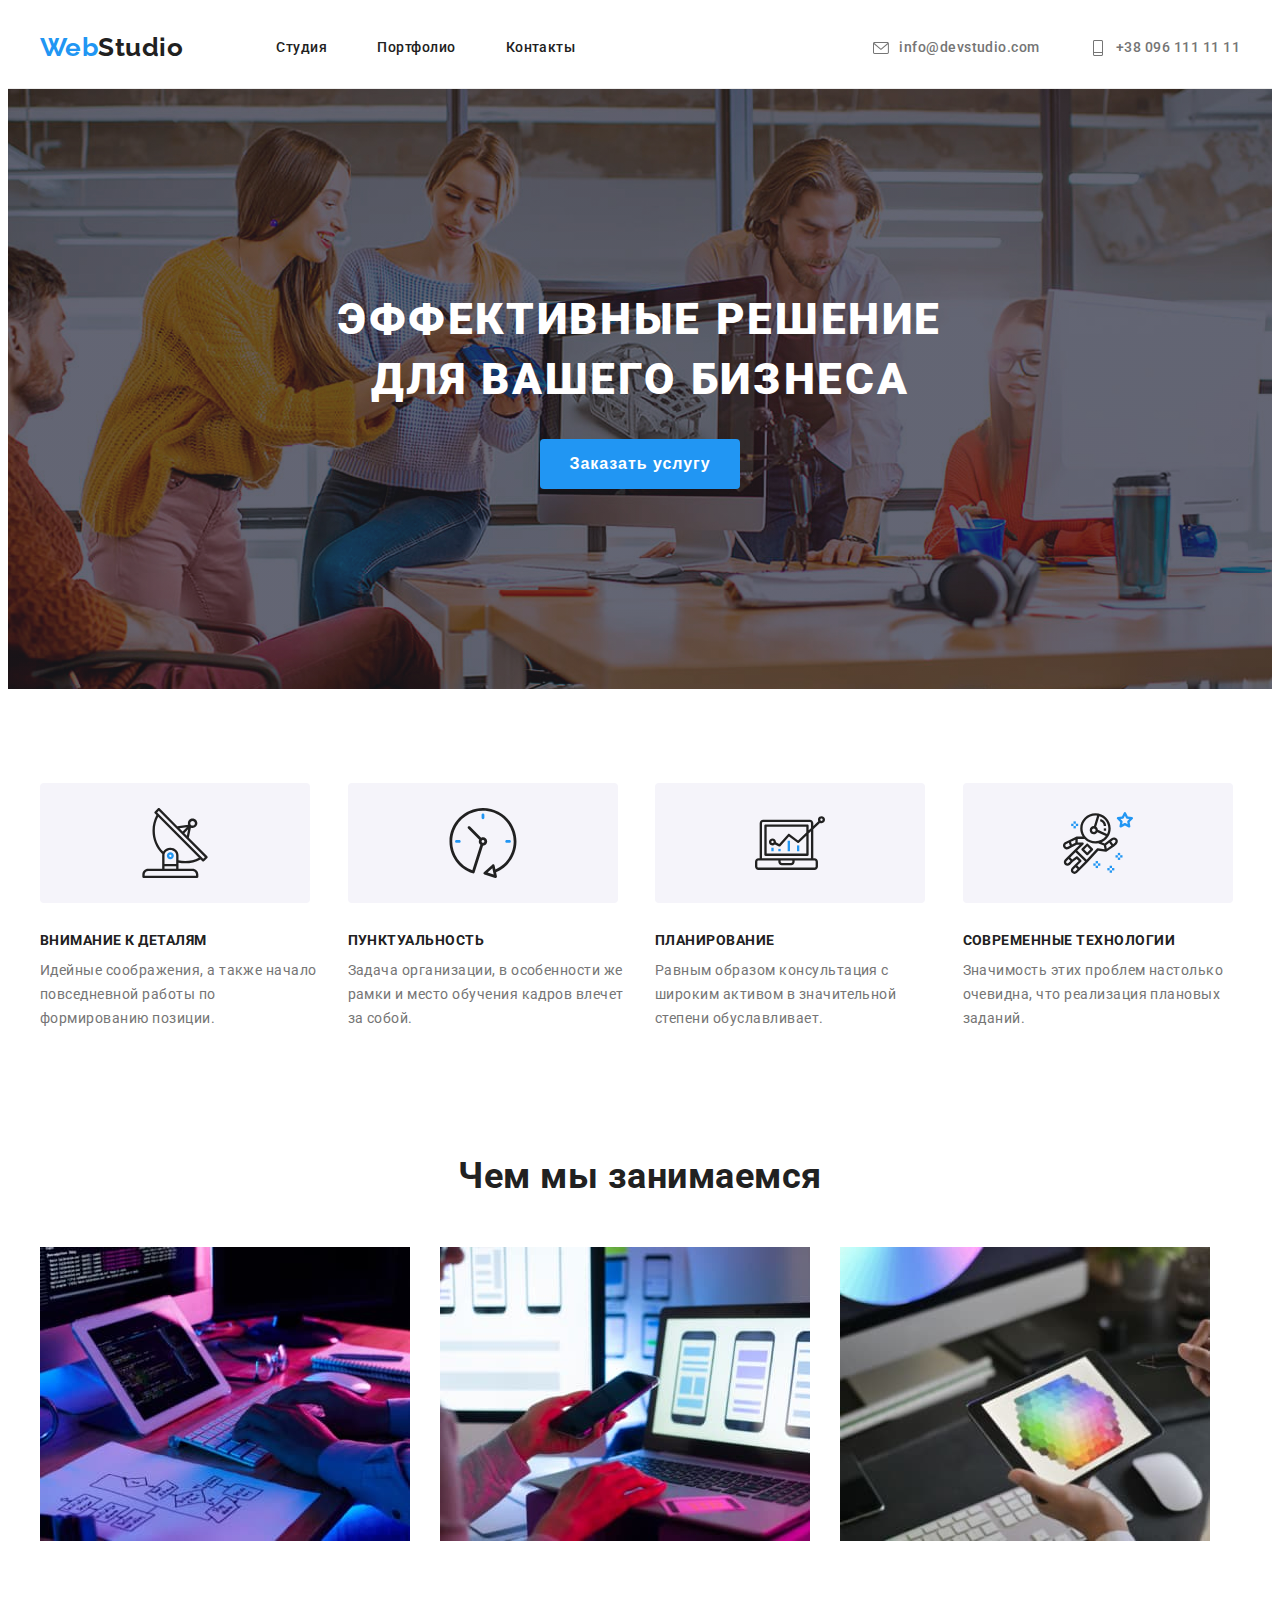
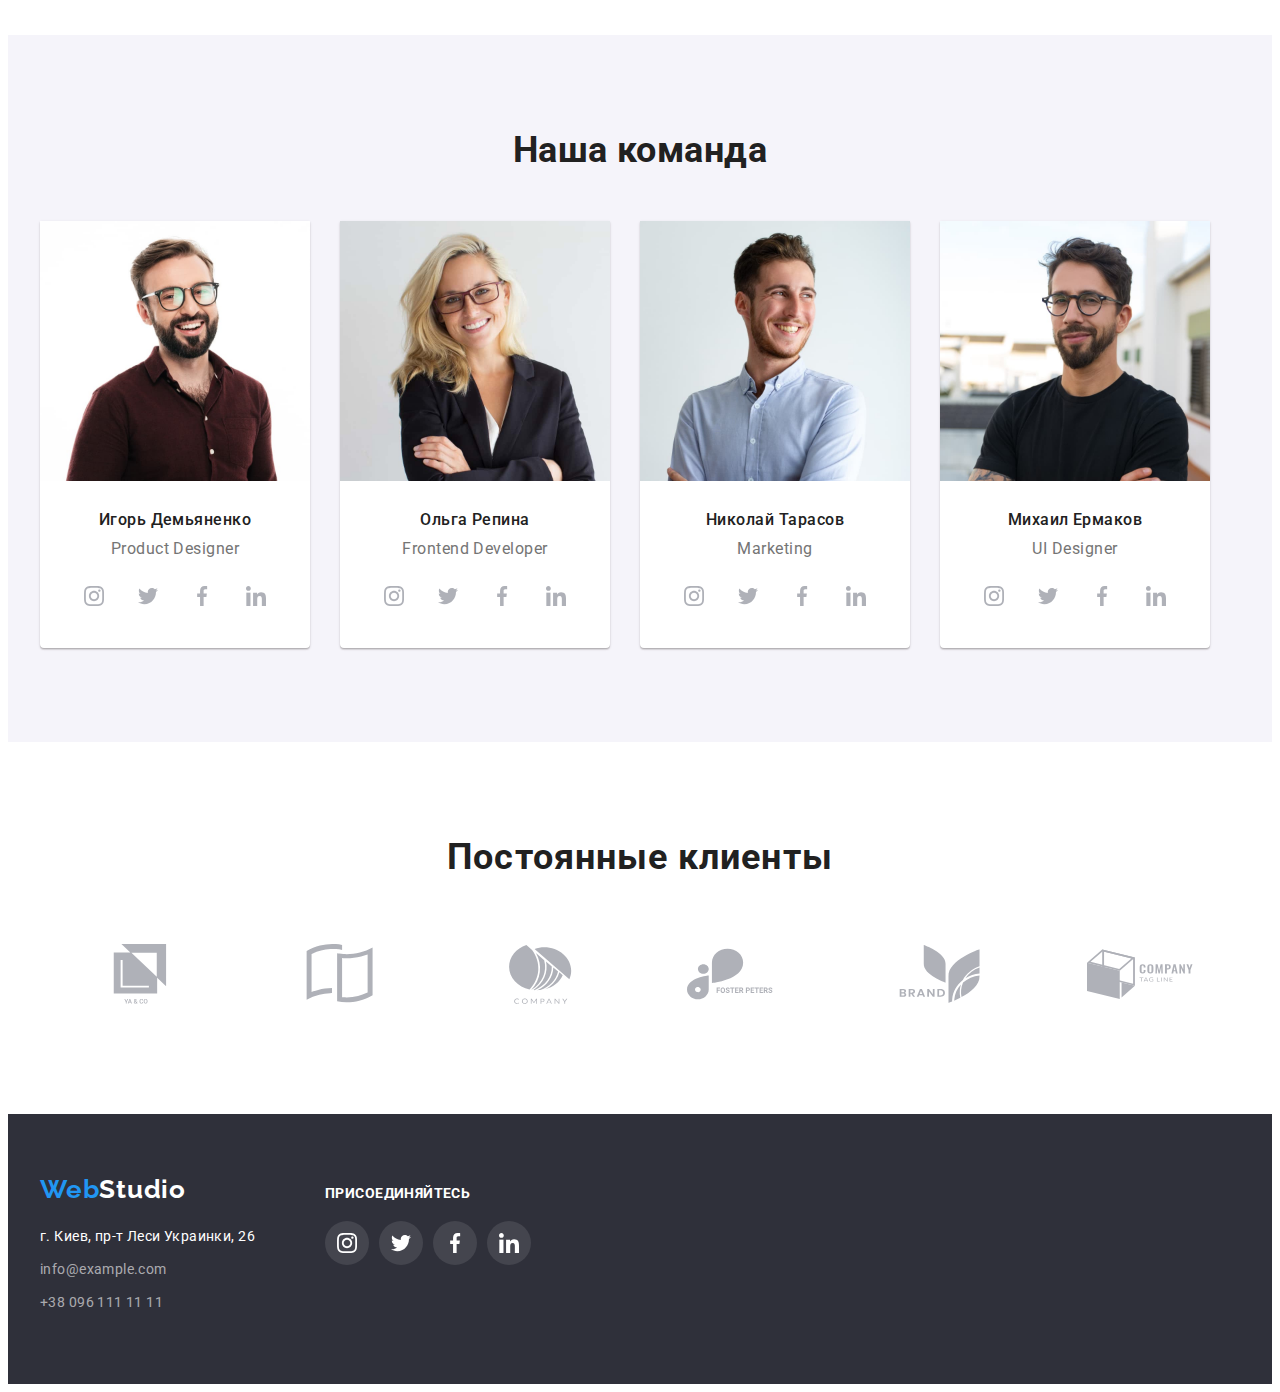
==== index.html @ c0afa2aa "add-file" ====
<!DOCTYPE html>
<html lang="ru">
<head>
    <meta charset="UTF-8">
    <meta http-equiv="X-UA-Compatible" content="IE=edge">
    <meta name="viewport" content="width=device-width, initial-scale=1.0">
    <title>Document</title>
    
    <link rel="preconnect" href="https://fonts.googleapis.com">
    <link rel="preconnect" href="https://fonts.gstatic.com" crossorigin>
    <link href="https://fonts.googleapis.com/css2?family=Raleway:wght@700&display=swap" rel="stylesheet">
    <link rel="preconnect" href="https://fonts.googleapis.com">
    <link rel="preconnect" href="https://fonts.gstatic.com" crossorigin>
    <link href="https://fonts.googleapis.com/css2?family=Raleway:wght@700&family=Roboto:wght@400;500;700;900&display=swap"

    rel="stylesheet">
    <link rel="stylesheet" href="https://cdnjs.cloudflare.com/ajax/libs/modern-normalize/1.1.0/modern-normalize.min.css"
        integrity="sha512-wpPYUAdjBVSE4KJnH1VR1HeZfpl1ub8YT/NKx4PuQ5NmX2tKuGu6U/JRp5y+Y8XG2tV+wKQpNHVUX03MfMFn9Q=="
        crossorigin="anonymous" referrerpolicy="no-referrer" />

    <link rel="stylesheet" href="./css/styles.css" />
</head>
<body>
    <header class="border">
        <div class="container content">
            <nav class="nav-container">
                <a href="./index.html" lang="en" class="link-logo"><span class="logo">Web</span>Studio</a>
                <ul class="header-list">
                    <li class="link-content">
                        <a href="./index.html" class="site-nav current">Студия</a>
                    </li>
                    <li class="link-content">
                        <a href="./portfolio.html" class="site-nav">Портфолио</a>
                    </li>
                    <li class="link-content">
                        <a href="" class="site-nav">Контакты</a>
                    </li>
                </ul>
            </nav>
            <ul class="header-list">
                <li class="contact-link">
                    <a href="mailto:info@devstudio.com" class="contact">
                        <svg class="contact-icon">
                            <use href="./images/icons.svg#icon-envelope"></use>
                        </svg>
                        info@devstudio.com
                    </a>
                </li>
                <li class="contact-link">
                    <a href="tel:+380961111111" class="contact">
                        <svg class="contact-icon">
                            <use href="./images/icons.svg#icon-smartphone"></use>
                        </svg>
                        +38 096 111 11 11</a>
                </li>
            </ul>
        </div>
    </header>

    <main>
        <section class="hero">
            <div class="container ">
                <h1 class="hero-title"> Эффективные решение <br> для вашего бизнеса</h1>
                <button type="button" class="hero-button">Заказать услугу</button>
            </div>

        </section>

        <section class="section">
            <div class="container">
                <h2 class="section-title visually-hidden"> Особенности</h2>
                <ul class="feature">
                    <li class=" feature-item">
                        <div class="feature-icon-box">
                            <svg class="feature-icon">
                                <use href="./images/icons.svg#icon-sputnik"></use>
                            </svg>
                        </div>
                        <h3 class="feature-title"> Внимание к деталям</h3>
                        <p class="feature-text">Идейные соображения, а также начало повседневной работы по формированию
                            позиции. </p>
                    </li>
                    <li class=" feature-item">
                        <div class="feature-icon-box">
                            <svg class="feature-icon">
                                <use href="./images/icons.svg#icon-clock"></use>
                            </svg>
                        </div>
                        <h3 class="feature-title"> Пунктуальность</h3>
                        <p class="feature-text">Задача организации, в особенности же рамки и место обучения кадров
                            влечет за собой. </p>
                    </li>
                    <li class=" feature-item">
                        <div class="feature-icon-box">
                            <svg class="feature-icon">
                                <use href="./images/icons.svg#icon-computer"></use>
                            </svg>
                        </div>
                        <h3 class="feature-title"> Планирование</h3>
                        <p class="feature-text">Равным образом консультация с широким активом в значительной степени
                            обуславливает. </p>
                    </li>
                    <li class=" feature-item">
                        <div class="feature-icon-box">
                            <svg class="feature-icon">
                                <use href="./images/icons.svg#icon-cosmonavt"></use>
                            </svg>
                        </div>
                        <h3 class="feature-title"> Современные технологии</h3>
                        <p class="feature-text">Значимость этих проблем настолько очевидна, что реализация плановых
                            заданий. </p>
                    </li>
                </ul>
            </div>
        </section>

        <section class="section work-section">
            <div class="container  ">
                <h2 class="section-title section-title-work"> Чем мы занимаемся </h2>
                <ul class="our-work">
                    <li class="our-work-item"> <img src="./images/img-laptop1.jpg" alt="разработка" width="370" height="294">
                    </li>
                    <li class="our-work-item"> <img src="./images/img-laptop2.jpg" alt="внедрение" width="370" height="294">
                    </li>
                    <li class="our-work-item"> <img src="./images/img-laptop3.jpg" alt="тестирование" width="370"
                            height="294"> </li>
                </ul>

            </div>
        </section>

        <section class="section team">
            <div class="container">
                <h2 class="section-title"> Наша команда </h2>
                <ul class="team-list">
                    <li class="team-item">
                        <img src="./images/Igor.jpg" alt="Игорь Демьяненко фото" width="270" height="260"
                            class="team-foto">
                        <div class="team-container">
                            <h3 class="team-name">Игорь Демьяненко</h3>
                            <p class="team-profession">Product Designer</p>
                        <ul class="list-social-networks">
                            <li class="item-social-networks"> <a class="link-social-networks" href="https://www.instagram.com/" target="_blank"
                                    rel="noopener no-referrer">
                                    <svg class="icon icon-social-networks">
                                        <use href="./images/icons.svg#icon-instagram"> </use>
                                    </svg>
                                </a> </li>
                            <li class="item-social-networks"> <a class="link-social-networks" href="https://twitter.com/" target="_blank"
                                    rel="noopener no-referrer">
                                    <svg class="icon icon-social-networks">
                                        <use href="./images/icons.svg#icon-twitter"> </use>
                                    </svg>
                                </a></li>
                            
                            <li class="item-social-networks"> <a class="link-social-networks" href="https://www.facebook.com/" target="_blank"
                                    rel="noopener no-referrer">
                                    <svg class="icon icon-social-networks">
                                        <use href="./images/icons.svg#icon-facebook"> </use>
                                    </svg>
                                </a></li>
                            
                            <li class="item-social-networks"> <a class="link-social-networks" href="https://www.linkedin.com/" target="_blank"
                                    rel="noopener no-referrer">
                                    <svg class="icon icon-social-networks">
                                        <use href="./images/icons.svg#icon-linkedin"> </use>
                                    </svg>
                                </a></li>
                                </ul>
                        </div>


                    </li>
                    <li class="team-item">
                        <img src="./images/Olga.jpg" alt="Ольга Репина фото" width="270" height="260"
                            class="team-foto">
                        <div class="team-container">
                            <h3 class="team-name">Ольга Репина</h3>
                            <p class="team-profession">Frontend Developer</p>
                        <ul class="list-social-networks">
                            <li class="item-social-networks"> <a class="link-social-networks" href="https://www.instagram.com/" target="_blank"
                                    rel="noopener no-referrer">
                                    <svg class="icon icon-social-networks">
                                        <use href="./images/icons.svg#icon-instagram"> </use>
                                    </svg>
                                </a> </li>
                            <li class="item-social-networks"> <a class="link-social-networks" href="https://twitter.com/" target="_blank"
                                    rel="noopener no-referrer">
                                    <svg class="icon icon-social-networks">
                                        <use href="./images/icons.svg#icon-twitter"> </use>
                                    </svg>
                                </a></li>
                        
                            <li class="item-social-networks"> <a class="link-social-networks" href="https://www.facebook.com/" target="_blank"
                                    rel="noopener no-referrer">
                                    <svg class="icon icon-social-networks">
                                        <use href="./images/icons.svg#icon-facebook"> </use>
                                    </svg>
                                </a></li>
                        
                            <li class="item-social-networks"> <a class="link-social-networks" href="https://www.linkedin.com/" target="_blank"
                                    rel="noopener no-referrer">
                                    <svg class="icon icon-social-networks">
                                        <use href="./images/icons.svg#icon-linkedin"> </use>
                                    </svg>
                                </a></li>
                        </ul>
                        </div>


                    </li>
                    <li class="team-item">
                        <img src="./images/Nikolay.jpg" alt="Николай Тарасов фото" width="270" height="260"
                            class="team-foto">
                        <div class="team-container">
                            <h3 class="team-name">Николай Тарасов</h3>
                            <p class="team-profession">Marketing</p>
                        <ul class="list-social-networks">
                            <li class="item-social-networks"> <a class="link-social-networks" href="https://www.instagram.com/" target="_blank"
                                    rel="noopener no-referrer">
                                    <svg class="icon icon-social-networks">
                                        <use href="./images/icons.svg#icon-instagram"> </use>
                                    </svg>
                                </a> </li>
                            <li class="item-social-networks"> <a class="link-social-networks" href="https://twitter.com/" target="_blank"
                                    rel="noopener no-referrer">
                                    <svg class="icon icon-social-networks">
                                        <use href="./images/icons.svg#icon-twitter"> </use>
                                    </svg>
                                </a></li>
                        
                            <li class="item-social-networks"> <a class="link-social-networks" href="https://www.facebook.com/" target="_blank"
                                    rel="noopener no-referrer">
                                    <svg class="icon icon-social-networks">
                                        <use href="./images/icons.svg#icon-facebook"> </use>
                                    </svg>
                                </a></li>
                        
                            <li class="item-social-networks"> <a class="link-social-networks" href="https://www.linkedin.com/" target="_blank"
                                    rel="noopener no-referrer">
                                    <svg class="icon icon-social-networks">
                                        <use href="./images/icons.svg#icon-linkedin"> </use>
                                    </svg>
                                </a></li>
                        </ul>
                        </div>

                    </li>
                    <li class="team-item">
                        <img src="./images/Michail.jpg" alt="Михаил Ермаков фото" width="270" height="260"
                            class="team-foto">
                        <div class="team-container">
                            <h3 class="team-name">Михаил Ермаков</h3>
                            <p class="team-profession">UI Designer</p>
                        <ul class="list-social-networks">
                            <li class="item-social-networks"> <a class="link-social-networks" href="https://www.instagram.com/" target="_blank"
                                    rel="noopener no-referrer">
                                    <svg class="icon icon-social-networks">
                                        <use href="./images/icons.svg#icon-instagram"> </use>
                                    </svg>
                                </a> </li>
                            <li class="item-social-networks"> <a class="link-social-networks" href="https://twitter.com/" target="_blank"
                                    rel="noopener no-referrer">
                                    <svg class="icon icon-social-networks">
                                        <use href="./images/icons.svg#icon-twitter"> </use>
                                    </svg>
                                </a></li>
                        
                            <li class="item-social-networks"> <a class="link-social-networks" href="https://www.facebook.com/" target="_blank"
                                    rel="noopener no-referrer">
                                    <svg class="icon icon-social-networks">
                                        <use href="./images/icons.svg#icon-facebook"> </use>
                                    </svg>
                                </a></li>
                        
                            <li class="item-social-networks"> <a class="link-social-networks" href="https://www.linkedin.com/" target="_blank"
                                    rel="noopener no-referrer">
                                    <svg class="icon icon-social-networks">
                                        <use href="./images/icons.svg#icon-linkedin"> </use>
                                    </svg>
                                </a></li>
                        </ul>
                        </div>
                    </li>
                </ul>
            </div>
        </section>

<section class="section">
    <div class="container">
        <h2 class="clients-header">Постоянные клиенты</h2>
        <ul class="list clients-list">
            <li class="clients-item">
                <a href="#" class="clients-link"><svg class="icon clients-icon" width="106px" height="60px">
                        <use href="./images/icons.svg#icon-Union"></use>
                    </svg></a>
            </li>
            <li class="clients-item">
                <a href="#" class="clients-link"><svg class="icon clients-icon" width="106px" height="60px">
                        <use href="./images/icons.svg#icon-Union2"></use>
                    </svg></a>
            </li>
            <li class="clients-item">
                <a href="#" class="clients-link"><svg class="icon clients-icon" width="106px" height="60px">
                        <use href="./images/icons.svg#icon-Union3"></use>
                    </svg></a>
            </li>
            <li class="clients-item">
                <a href="#" class="clients-link"><svg class="icon clients-icon" width="106px" height="60px">
                        <use href="./images/icons.svg#icon-Union4"></use>
                    </svg></a>
            </li>
            <li class="clients-item">
                <a href="#" class="clients-link"><svg class="icon clients-icon" width="106px" height="60px">
                        <use href="./images/icons.svg#icon-Union5"></use>
                    </svg></a>
            </li>
            <li class="clients-item">
                <a href="#" class="clients-link"><svg class="icon clients-icon" width="106px" height="60px">
                        <use href="./images/icons.svg#icon-Union6"></use>
                    </svg></a>
            </li>
        </ul>
    </div>
</section>
    </main>

    <footer class="footer">
        <div class="container footer-content">
            <div class="footer-address">
                <a href="./index.html" class="footer-logo"><span class="footer-logo-blue">Web</span>Studio</a>
                <address class="footer-list">
                    <ul class="footer-address-list">
                        <li>
                            <a href="https://goo.gl/maps/sKUV3N8SFqWd6LK18" class="footer-address-map" target="_blank">
                                г. Киев, пр-т Леси Украинки, 26</a>
                        </li>
                        <li>
                            <a href="mailto:info@example.com" class="footer-address-link">info@example.com</a>
                        </li>
                        <li><a href="tel:+380961111111" class="footer-address-link">+38 096 111 11 11</a></li>
                    </ul>
                </address>
            </div>
<div class="footer-social">
    <p class="invite">присоединяйтесь</p>
    <ul class="list footer-icon-list">
        <li class="footer-icon-item">
            <a href="https://www.instagram.com/" class="footer-link">
                <svg class="icon footer-icon">
                    <use href="./images/icons.svg#icon-instagram" width="20px" height="20px"></use>
                </svg></a>
        </li>
        <li class="footer-icon-item">
            <a href="https://twitter.com/" class="footer-link">
                <svg class="icon footer-icon">
                    <use href="./images/icons.svg#icon-twitter" width="20px" height="20px"></use>
                </svg></a>
        </li>
        <li class="footer-icon-item">
            <a href="https://www.facebook.com/" class="footer-link">
                <svg class="icon footer-icon">
                    <use href="./images/icons.svg#icon-facebook" width="20px" height="20px"></use>
                </svg></a>
        </li>
        <li class="footer-icon-item">
            <a href="https://linkedin.com/" class="footer-link">
                <svg class="icon footer-icon">
                    <use href="./images/icons.svg#icon-linkedin" width="20px" height="20px"></use>
                </svg></a>
        </li>
    </ul>
</div>
        </div>
    </footer>

</body>
</html>
---- css/styles.css ----
:root {
  --primeri-text-color: #757575;
  --title-text-color: #212121;
  --accent-colot: #2196f3;
  --white-color: #ffffff;
  --gray-background-color: #f5f4fa;
  --black-background-color: #2f303a;
  --translucent-color: rgba(255, 255, 255, 0.6)
  --social-image-color: #dafb1b8;
  --logo-color:#2196F3;
  --bg-hover-button:#188ce8;
  --adress-color: rgba(255, 255, 255, 0.6);
}
.visually-hidden {
  position: absolute;
  white-space: nowrap;
  width: 1px;
  height: 1px;
  overflow: hidden;
  border: 0;
  padding: 0;
  clip: rect(0 0 0 0);
  clip-path: inset(50%);
  margin: -1px;
}

h1,
h2,
h3,
ul,
p {
  margin: 0;
}

img {
  display: block;
  max-width: 100%;
  max-height: 100%;
}
ul {
  list-style: none;
}

a {
  text-decoration: none;
}
ul {
  list-style: none;
  padding: 0;
  text-decoration: none;
}
link {
  text-decoration: none;
}
body {
  color: var(--primeri-text-color);
  background-color: #ffffff;
  font-family: roboto, sans-serif;
  letter-spacing: 0.03em;
}

.icon {
  display: inline-block;
  width: 1em;
  height: 1em;
  fill: currentColor;}
.container {
  width: 1200px;
  margin: 0 auto;
  padding: 0 15px;
}
/* nav site */
/*---------------------- header --------------------*/

.border {
  border-bottom: 1px solid #ececec;
}
.container.content {
  display: flex;
  align-items: center;
}
.container {
  width: 1200px;
  margin-left: auto;
  margin-right: auto;
  padding-left: 15px;
  padding-right: 15px;
  /* border: 1px solid tomato; */
}
.nav-container {
  display: flex;
}
.header-list {
  margin: 0;
  display: flex;
  padding-left: 0;
  margin-left: auto;
}
.link-logo {
  display: block;
  display: flex;
  align-items: center;
  margin-right: 93px;

  color: var(--title-text-color);

  font-family: Raleway, sans-serif;
  font-style: normal;
  font-weight: 700;
  font-size: 26px;
  line-height: 1.2;
}
.logo {
  display: block;

  color: var(--accent-colot);
}
.link-content:not(:last-child) {
  margin-right: 50px;
}
.site-nav {
  display: block;
  padding-top: 32px;
  padding-bottom: 32px;

  color: var(--title-text-color);

  font-weight: 500;
  font-size: 14px;
  line-height: 1.14;
}
.site-nav:hover,
.site-nav:focus {
  color: var(--accent-colot);
}
.site-nav .current {
  color: var(--accent-colot);
}
/* Contacts */

.header-list .contact-link + .contact-link {
  margin-left: 50px;
}
.contact {
  fill: currentColor;
  /* display: block; */
  display: flex;
  align-items: center;
  padding-top: 32px;
  padding-bottom: 32px;

  color: var(--primeri-text-color);

  font-weight: 500;
  font-size: 14px;
  line-height: 1.14;
}
.contact-icon {
  fill: currentColor;
  margin-right: 10px;
  width: 16px;
  height: 16px;
}

.contact:hover,
.contact:focus {
  color: var(--accent-colot);
}

/*------------------------- hero-------------------- */

.hero {
  background-color: var(--black-background-color);
  background-image: linear-gradient(
      rgba(47, 48, 58, 0.4),
      rgba(47, 48, 58, 0.4)
    ),
    url(../images/hero-bg.jpg);
  background-repeat: no-repeat;
  background-position: center;
  background-size: cover;
  letter-spacing: 0.06em;
  text-align: center;

  padding: 200px 0;
}
.hero-title {
  color: var(--white-color);

  font-weight: 900;
  font-size: 44px;
  line-height: 60px;
  letter-spacing: 0.06em;
  text-transform: uppercase;

  margin-bottom: 30px;
}
.hero-button {
  background-color: var(--accent-colot);
  color: var(--white-color);
  width: 200px;
  height: 50px;

  font-weight: 700;
  font-size: 16px;
  line-height: 1.87;
  border-radius: 4px;

  letter-spacing: 0.06em;

  border: none;
  cursor: pointer;
}

/*---------------- section ----------------*/
.section {
  padding-bottom: 94px;
  padding-top: 94px;
}

.work-section {
  padding-top: 0;
}

.section-title {
  color: var(--title-text-color);

  font-weight: 700;
  font-size: 36px;
  line-height: 1.17;
  text-align: center;
  margin-bottom: 50px;
}

.feature {
  display: flex;
  justify-content: space-between;
  margin-bottom: 30px;

}
.feature-item {
  justify-content: center;
  align-items: center;

  margin-right: 30px;
  width: calc((100% - 90px) / 4);
}
.feature:not(:last-child) {
  margin-right: 30px;
}

.feature-icon-box {
  display: flex;
  justify-content: center;
  align-items: center;
  background-color: var(--gray-background-color);
  border-radius: 4px;
    width: 270px;
  height: 120px;
  margin-bottom: 30px;
}
.feature-icon{
  width: 70px;
  height: 70px;

}
.feature-item:last-child {
  margin-right: 0;
}

.feature-title {
  color: var(--title-text-color);

  font-weight: 700;
  font-size: 14px;
  line-height: 1.14;
  text-transform: uppercase;

  margin-bottom: 10px;
}

.feature-text {
  font-size: 14px;
  line-height: 1.71;
}

.our-work {
  display: flex;
}
.our-work-item {
  margin-bottom: 0;
}
.our-work-item:not(:last-child) {
  margin-right: 30px;
}
.team-list {
  display: flex;
}
.team-item{
  background: var(--white-color);
  box-shadow: 0px 1px 3px rgba(0, 0, 0, 0.12), 0px 1px 1px rgba(0, 0, 0, 0.14),
    0px 2px 1px rgba(156, 138, 138, 0.2);
  border-radius: 0px 0px 4px 4px;

}
.team-item {
  margin-right: 30px;
  background-color: var(--white-color);
}
.team-item:last-child {
  margin-right: 0px;
}

.team-name {
  color: var(--title-text-color);

  font-weight: 500;
  font-size: 16px;
  line-height: 1.17;
  text-align: center;
  margin-bottom: 10px;
}

.team-container {
  padding-top: 30px;
  padding-bottom: 30px;
}
.team {
  background-color: var(--gray-background-color);
}

.team-profession {
  font-size: 16px;
  line-height:18.75px;
  text-align: center;
}


.list-social-networks {
  display: flex;
  justify-content: center;
  margin-top: 16px;

}
.item-social-networks{
  margin-right: 10px;
  width: 44px;
  height: 44px;
  margin-right: 10px;
  display: flex;
  justify-content: center;
  align-items: center;

}

.item-social-networks:first-child{
  margin-left: 0;
}
.item-social-networks:last-child{
  margin-right: 0;
}
.link-social-networks{
  width: 100%;
  height: 100%;
  border-radius: 50%;
  display: flex;
  justify-content: center;
  align-items: center;
  color: #afb1b8;
}

.icon-social-networks{
  display: block;
  width: 20px;
  height: 20px;
  fill: currentColor;
}
.link-social-networks:hover,
.link-social-networks:focus  {
  background-color: var(--accent-colot);
  color:var(--white-color);
}
.icon-social-networks:hover,
.icon-social-networks:focus{
  fill: var(--white-color);
  background-color: var(--accent-colot);

}

/*--------------------- client company----------- */
.clients-header {
  font-weight: 700;
  font-size: 36px;
  line-height: 42px;
  text-align: center;
  letter-spacing: 0.03em;
  color: var(--title-text-color);
  margin-bottom: 50px;
}
.clients-list {
  display: flex;
  justify-content: center;
  align-items: center;
}
.clients-item {

  margin-left: 30px;
  width: 170px;
  height: 92px;
}
.clients-item:first-child {
  margin-left: 0;
}
.clients-link {
  border-radius: 4px;
  display: flex;
  justify-content: center;
  align-items: center;
  /* padding: 16px 32px; */
  width: 100%;
  height: 100%;
  color: #afb1b8;
}

.clients-link:hover,
.clients-link:focus {
  color: var(--accent-colot);
}
.clients-icon {
  width: 106px;
  height: 60px;
  fill: currentColor;
}
/*----------------------- footer-------------------------- */
.footer {
  background-color: var(--black-background-color);
  padding: 60px 0;
}
.footer-content {
  display: flex;
  align-items: baseline;
}
.footer-address {
  margin-right: 70px;
}
.footer-logo {
  font-family: Raleway, sans-serif;
  font-style: normal;
  font-weight: bold;
  font-size: 26px;
  line-height: 1.19;
  text-decoration: none;
  letter-spacing: 0.03em;

  color: var(--white-color);
}
.footer-logo-blue {
  color: var(--accent-colot);
}
.footer-list {
  margin-top: 20px;
}
.footer-address-list {
  list-style-type: none;
  font-style: normal;
}
.footer-address-list > li {
  margin-bottom: 9px;
}
.footer-address-map {
  font-style: normal;
  font-weight: normal;
  font-size: 14px;
  line-height: 1.71;
  /* or 171% */

  letter-spacing: 0.03em;
  text-decoration: none;
  color: var(--white-color);
}
.footer-address-link {
  text-decoration: none;

  font-size: 14px;
  line-height: 1.71;
  /* or 171% */

  letter-spacing: 0.03em;

  color: var(--adress-color);
}
.footer-address-link:focus,
.footer-address-link:hover {
  color: var(--accent-colot);
}

.invite {
  font-weight: 700;
  font-size: 14px;
  line-height: 16px;
  letter-spacing: 0.03em;
  text-transform: uppercase;
  color: var(--white-color);
  margin-bottom: 20px;
}
.footer-icon-list {
  display: flex;
  justify-content: center;
}
.footer-icon-item {
  width: 44px;
  height: 44px;
  margin-left: 10px;
}
.footer-icon-item:first-child {
  margin-left: 0;
}
.footer-link {
  display: flex;
  align-items: center;
  justify-content: center;
  width: 100%;
  height: 100%;
  border-radius: 50%;
  background: rgba(255, 255, 255, 0.1);
}
.footer-link:hover,
.footer-link:focus {
  background-color: var(--accent-colot);
}
.footer-icon {
  display: block;
  width: 20px;
  height: 20px;
  fill: var(--white-color);
}
.footer-icon:hover,
.footer-icon:focus {
  background-color: var(--accent-colot);
}
/*------------------- PORTFOLIO ---------------------------*/
/* types of work */
.button-works {
  font-family: inherit;
  font-weight: 500;
  font-size: 16px;
  line-height: 1.62;
  letter-spacing: 0.03em;
  text-align: center;
  border: none;
  border-radius: 4px;
  cursor: pointer;
}
.button-current {
  color:var(--title-text-color);
  background-color: var(--accent-colot);
  border-radius: 4px;
}
.button-works:hover,  
.button-works:focus {
  color: var(--white-color);
  background-color: var(--accent-colot);
  cursor: pointer;
}
.buttons {
  display: flex;
  justify-content: center;
  margin-bottom: 50px;
  margin-top: 94px;
}
.works-item-btn:not(:last-child) {
  margin-right: 8px;
}
.button-works {
  padding: 6px 22px;
  color: var(--title-text-color);
  background-color: var(--gray-background-color);
}
.button-works:focus,
.button-works:hover {
  color: var(--white-color);
  background-color: var(--accent-colot);
}
.content-title {
  font-weight: 700;
  font-size: 18px;
  line-height: 2;
  letter-spacing: 0.06em;
  color: var(--title-text-color);
}

.content-text {
  text-decoration: none;
  font-weight: 400;
  font-size: 16px;
  line-height: 1.87;
  letter-spacing: 0.03em;
  color: var(--primeri-text-color);
}
.portfolio-projects-list {
  display: flex;
  flex-wrap: wrap;
  margin-top: -30px;
  margin-left: -30px;
  margin-bottom: 94px;
}
.portfolio-projects-list > li {
  flex-basis: calc((100% - 3 * 30px) / 3);
  margin-left: 30px;
  margin-top: 30px;
}
.portfolio-pojects-item {
  background-color: var(--white-color);
}


/* .portfolio-pojects-item:hover,
.portfolio-pojects-item:focus {
  filter: drop-shadow(0px 4px 4px rgba(0, 0, 0, 0.25));
  box-shadow: 0px 1px 1px rgb(0 0 0 / 12%), 0px 4px 4px rgb(0 0 0 / 6%),
    1px 4px 6px rgb(0 0 0 / 16%);
} */
.portfolio-pojects-link {
  text-decoration: none;
  display: block;
}

.portfolio-pojects-link:hover,
.portfolio-pojects-link:focus {
  /* filter: drop-shadow(0px 4px 4px rgba(0, 0, 0, 0.25)); */
  box-shadow: 0px 4px 4px rgba(0, 0, 0, 0.25);
}
.portfolio-project {
  border: 1px solid #eeeeee;
  border-top: 0;
  box-sizing: border-box;
  padding: 20px 24px;
}
.portfolio-project-name {
  font-style: normal;
  font-weight: 700;
  font-size: 18px;
  line-height: 2;
  /* identical to box height, or 200% */

  letter-spacing: 0.06em;
  margin-bottom: 4px;
  color: var(--title-text-color);
}
.portfolio-project-type {
  font-size: 16px;
  line-height: 1.87;
  /* identical to box height, or 187% */

  letter-spacing: 0.03em;
  color: var(--primeri-text-color);
}
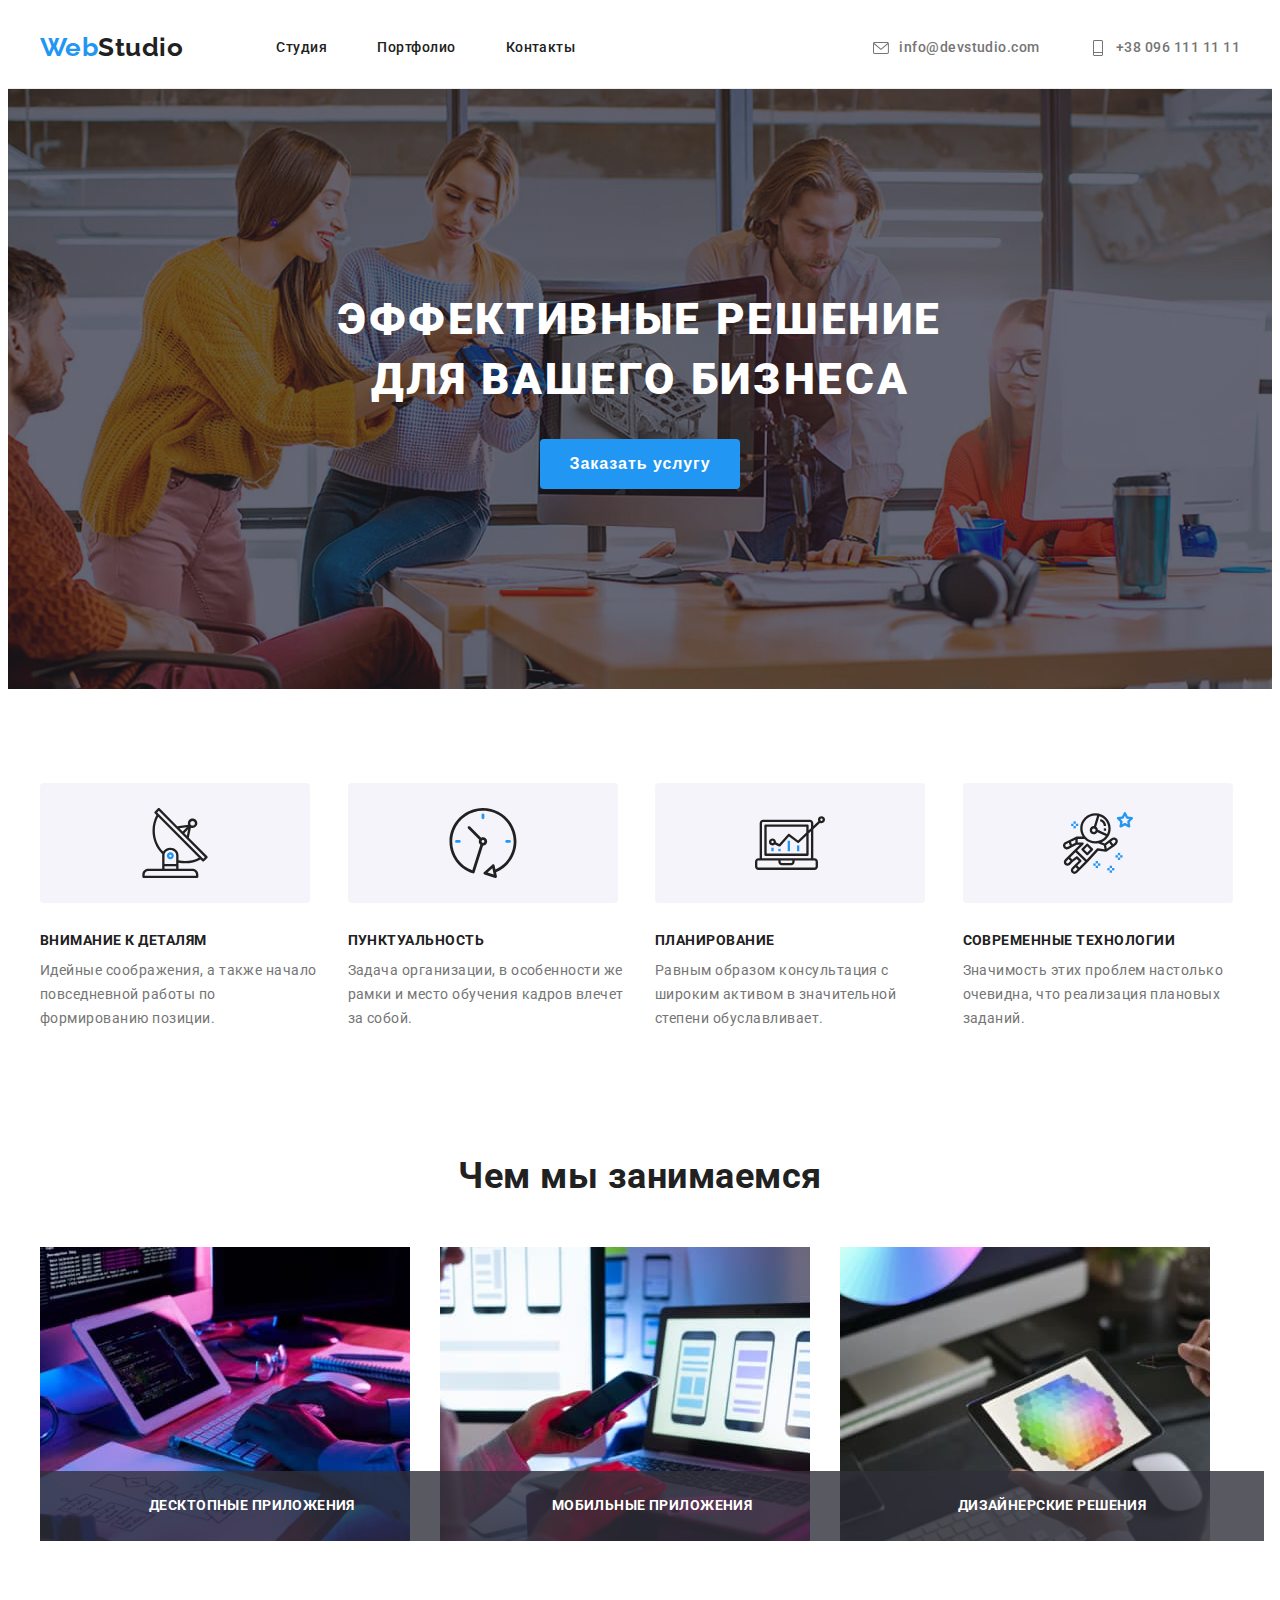
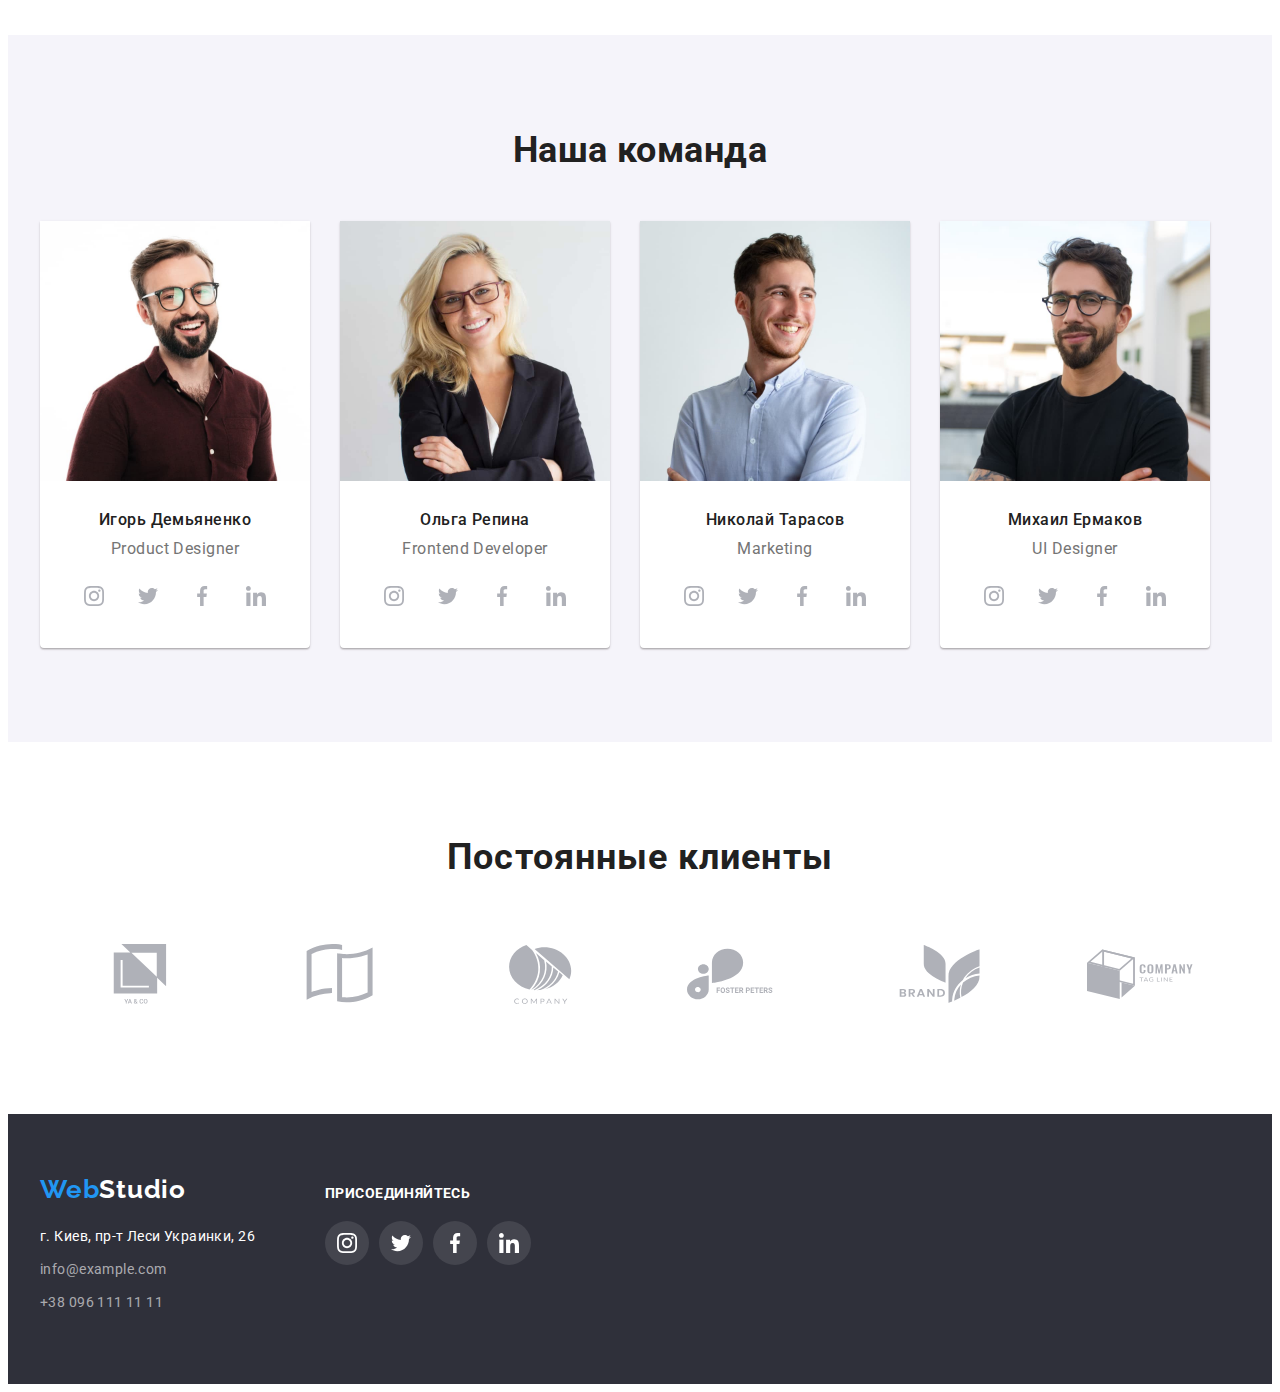
==== commit 5dec6dc4: "do-section-our-work" ====
--- a/index.html
+++ b/index.html
@@ -118,13 +118,19 @@
             <div class="container  ">
                 <h2 class="section-title section-title-work"> Чем мы занимаемся </h2>
                 <ul class="our-work">
-                    <li class="our-work-item"> <img src="./images/img-laptop1.jpg" alt="разработка" width="370" height="294">
-                    </li>
-                    <li class="our-work-item"> <img src="./images/img-laptop2.jpg" alt="внедрение" width="370" height="294">
-                    </li>
-                    <li class="our-work-item"> <img src="./images/img-laptop3.jpg" alt="тестирование" width="370"
-                            height="294"> </li>
-                </ul>
+                    <li class="our-work-item"> 
+                        <img src="./images/img-laptop1.jpg" alt="разработка" width="370" height="294">
+                        <h3 class="our-work-item-block-title">Десктопные приложения</h3>
+                    </li>
+                    <li class="our-work-item"> 
+                        <img src="./images/img-laptop2.jpg" alt="внедрение" width="370" height="294">
+                        <h3 class="our-work-item-block-title">Мобильные приложения</h3>
+                    </li>
+                    <li class="our-work-item"> 
+                        <img src="./images/img-laptop3.jpg" alt="тестирование" width="370" height="294"> 
+                        <h3 class="our-work-item-block-title">Дизайнерские решения</h3>
+                    </li>
+                    </ul>
 
             </div>
         </section>
--- a/css/styles.css
+++ b/css/styles.css
@@ -284,15 +284,41 @@
   line-height: 1.71;
 }
 
+/* ----------------Чем мы занимаемся------------------ */
+
 .our-work {
   display: flex;
 }
 .our-work-item {
+  position: relative;
   margin-bottom: 0;
+
 }
 .our-work-item:not(:last-child) {
   margin-right: 30px;
 }
+
+.our-work-item-block-title{
+  position: absolute;
+  left: 0;
+  bottom: 0;
+  padding: 27px 27px;
+  width: 100%;
+font-family: Roboto;
+font-weight: 700;
+font-weight: bold;
+font-size: 14px;
+line-height: 1.1;
+text-align: center;
+letter-spacing: 0.03em;
+text-transform: uppercase;
+background-color: rgba(47, 48, 58, 0.8);
+color: var(--white-color);
+
+
+}
+
+/* ---------------Наша команда---------------------- */
 .team-list {
   display: flex;
 }
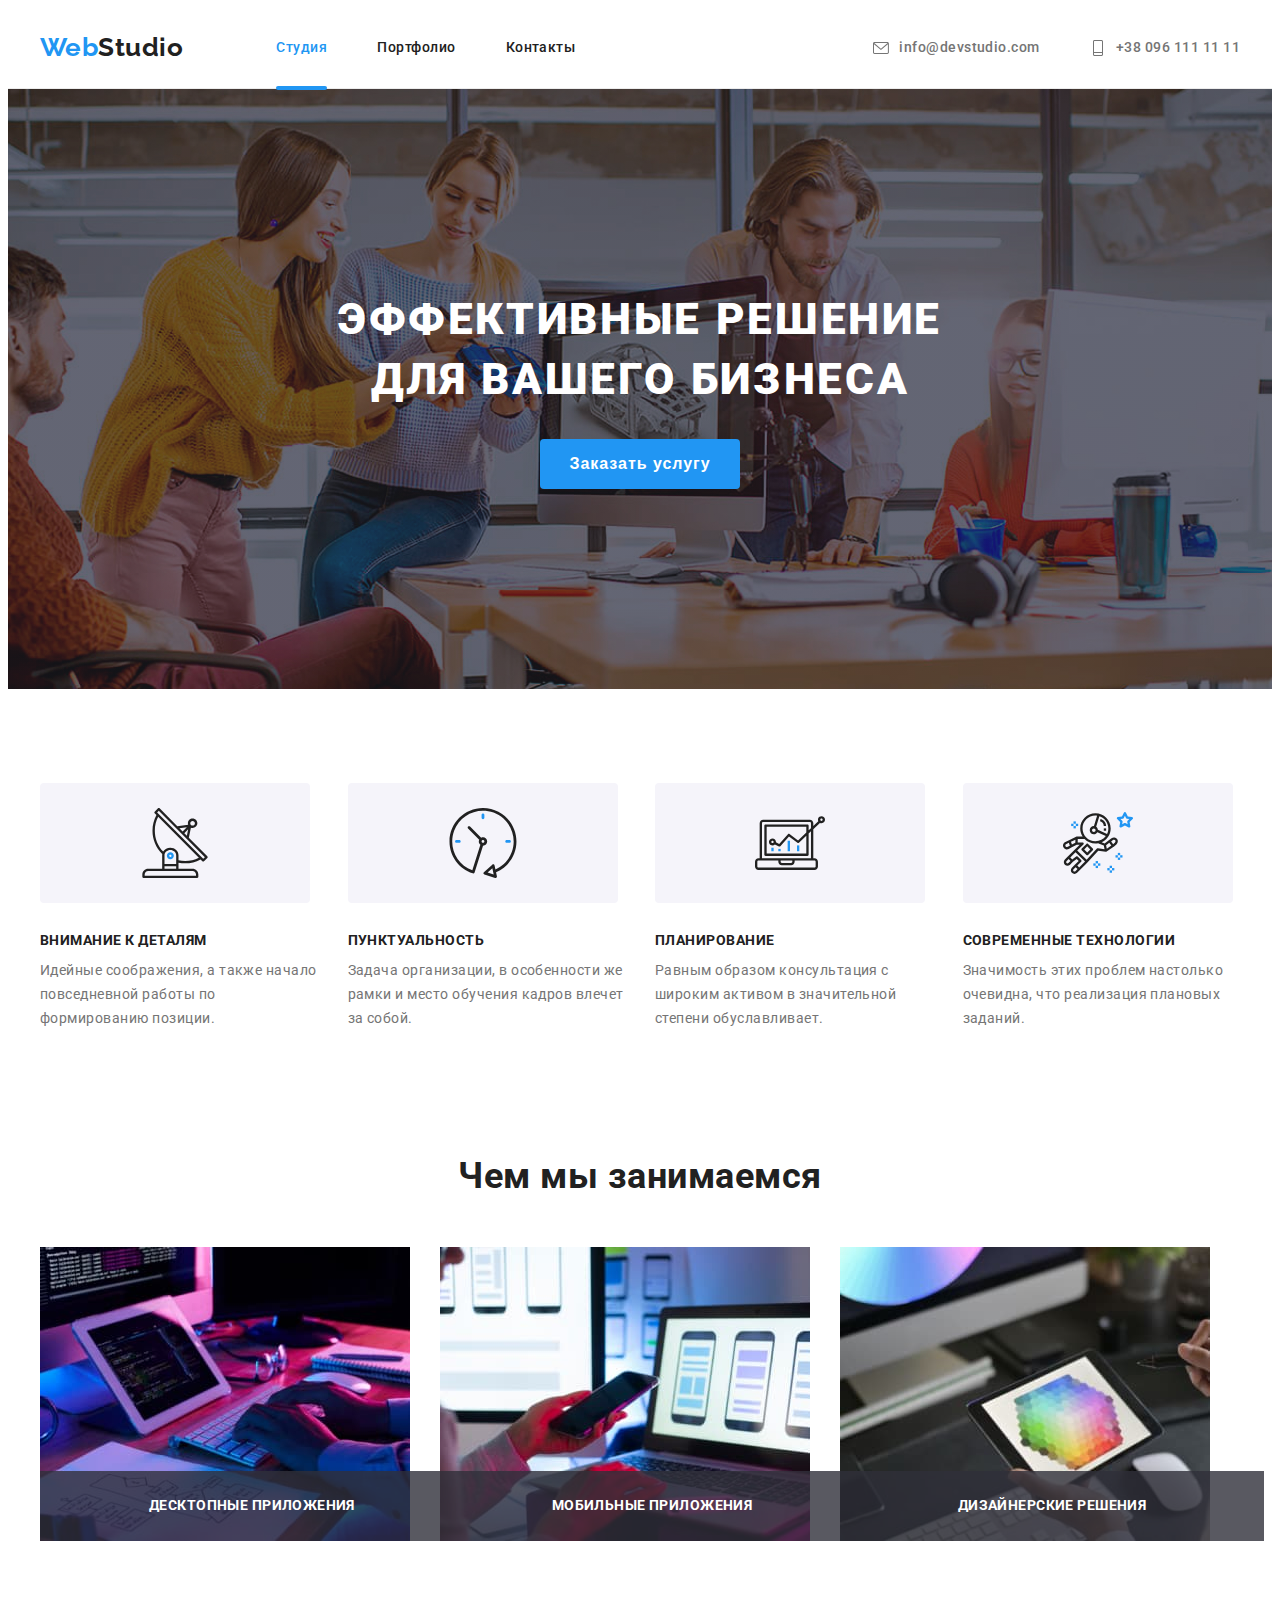
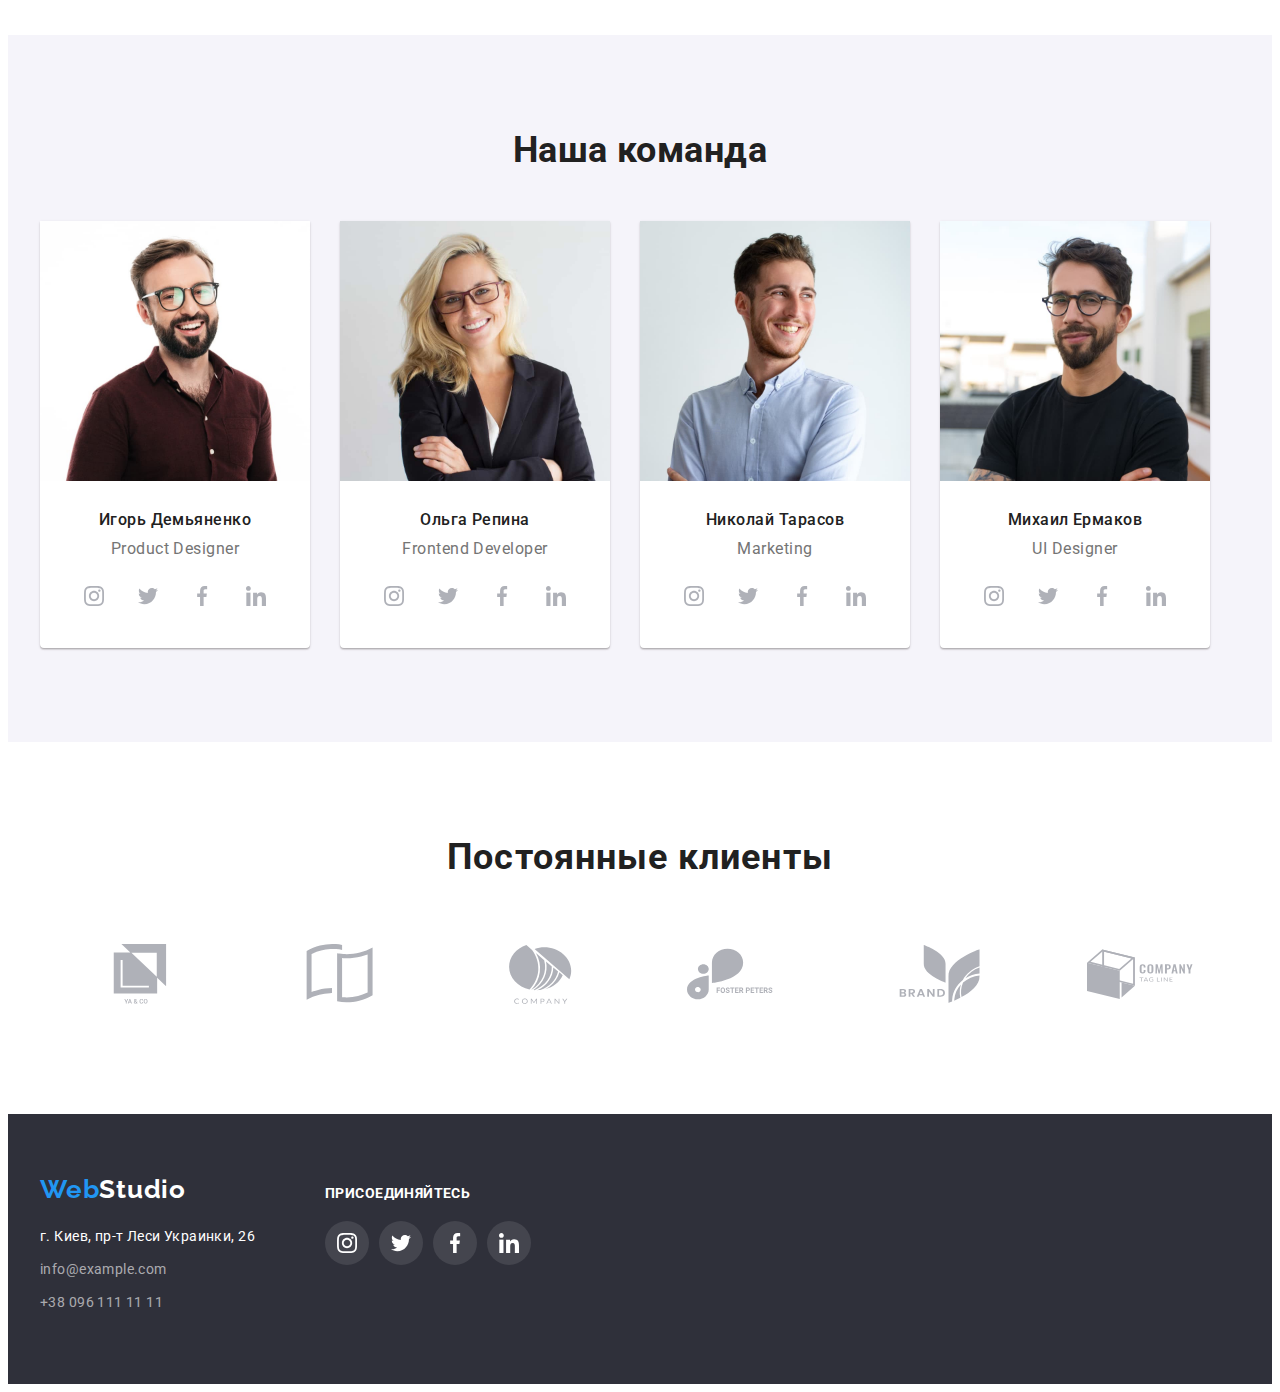
==== commit 7d571102: "add-transition" ====
--- a/index.html
+++ b/index.html
@@ -30,7 +30,7 @@
                         <a href="./index.html" class="site-nav current">Студия</a>
                     </li>
                     <li class="link-content">
-                        <a href="./portfolio.html" class="site-nav">Портфолио</a>
+                        <a href="./portfolio.html" class="site-nav ">Портфолио</a>
                     </li>
                     <li class="link-content">
                         <a href="" class="site-nav">Контакты</a>
--- a/css/styles.css
+++ b/css/styles.css
@@ -10,6 +10,9 @@
   --logo-color:#2196F3;
   --bg-hover-button:#188ce8;
   --adress-color: rgba(255, 255, 255, 0.6);
+  --overlay-card-color: rgba(33, 150, 243, 0.9);
+  --duration: 250ms;
+  --function: cubic-bezier(0.4, 0, 0.2, 1);
 }
 .visually-hidden {
   position: absolute;
@@ -128,14 +131,33 @@
   font-weight: 500;
   font-size: 14px;
   line-height: 1.14;
+  transition-property: color;
+  transition-duration: var(--duration);
+  transition-timing-function: var(--function);
+  position: relative;
 }
 .site-nav:hover,
 .site-nav:focus {
   color: var(--accent-colot);
 }
-.site-nav .current {
+.site-nav.current {
   color: var(--accent-colot);
 }
+
+.current::after{
+  content: '';
+  width: 100%;
+  height: 4px;
+  background-color:var(--logo-color) ;
+  border-radius: 2px;
+  position: absolute;
+  left: 0;
+  bottom: -2px;
+}
+.site-nav.current{
+  color: var(--accent-colot);
+}
+
 /* Contacts */
 
 .header-list .contact-link + .contact-link {
@@ -154,6 +176,10 @@
   font-weight: 500;
   font-size: 14px;
   line-height: 1.14;
+  transition-property: color;
+  transition-duration: var(--duration);
+  transition-timing-function: var(--function);
+
 }
 .contact-icon {
   fill: currentColor;
@@ -304,16 +330,16 @@
   bottom: 0;
   padding: 27px 27px;
   width: 100%;
-font-family: Roboto;
-font-weight: 700;
-font-weight: bold;
-font-size: 14px;
-line-height: 1.1;
-text-align: center;
-letter-spacing: 0.03em;
-text-transform: uppercase;
-background-color: rgba(47, 48, 58, 0.8);
-color: var(--white-color);
+  font-family: Roboto;
+  font-weight: 700;
+  font-weight: bold;
+  font-size: 14px;
+  line-height: 1.1;
+  text-align: center;
+  letter-spacing: 0.03em;
+  text-transform: uppercase;
+  background-color: rgba(47, 48, 58, 0.8);
+  color: var(--white-color);
 
 
 }
@@ -393,6 +419,9 @@
   justify-content: center;
   align-items: center;
   color: #afb1b8;
+  transition-property: color, background-color;
+  transition-duration: var(--duration);
+  transition-timing-function: var(--function);
 }
 
 .icon-social-networks{
@@ -400,6 +429,9 @@
   width: 20px;
   height: 20px;
   fill: currentColor;
+  transition-property: fill, background-color;
+  transition-duration: var(--duration);
+  transition-timing-function: var(--function);
 }
 .link-social-networks:hover,
 .link-social-networks:focus  {
@@ -433,6 +465,9 @@
   margin-left: 30px;
   width: 170px;
   height: 92px;
+  transition-property: color;
+  transition-duration: var(--duration);
+  transition-timing-function: var(--function);
 }
 .clients-item:first-child {
   margin-left: 0;
@@ -446,6 +481,9 @@
   width: 100%;
   height: 100%;
   color: #afb1b8;
+  transition-property: color;
+  transition-duration: var(--duration);
+  transition-timing-function: var(--function);
 }
 
 .clients-link:hover,
@@ -514,6 +552,9 @@
   letter-spacing: 0.03em;
 
   color: var(--adress-color);
+    transition-property: color;
+  transition-duration: var(--duration);
+  transition-timing-function: var(--function);
 }
 .footer-address-link:focus,
 .footer-address-link:hover {
@@ -549,6 +590,9 @@
   height: 100%;
   border-radius: 50%;
   background: rgba(255, 255, 255, 0.1);
+  transition-property: background-color;
+  transition-duration: var(--duration);
+  transition-timing-function: var(--function);
 }
 .footer-link:hover,
 .footer-link:focus {
@@ -559,6 +603,9 @@
   width: 20px;
   height: 20px;
   fill: var(--white-color);
+  transition-property: background-color;
+  transition-duration: var(--duration);
+  transition-timing-function: var(--function);
 }
 .footer-icon:hover,
 .footer-icon:focus {
@@ -581,6 +628,9 @@
   color:var(--title-text-color);
   background-color: var(--accent-colot);
   border-radius: 4px;
+  transition-property: color, background-color, box-shadow;
+  transition-duration: var(--duration);
+  transition-timing-function: var(--function);
 }
 .button-works:hover,  
 .button-works:focus {
@@ -601,6 +651,10 @@
   padding: 6px 22px;
   color: var(--title-text-color);
   background-color: var(--gray-background-color);
+  transition-property: color, background-color;
+  transition-duration: var(--duration);
+  transition-timing-function: var(--function);
+
 }
 .button-works:focus,
 .button-works:hover {
@@ -637,15 +691,13 @@
 }
 .portfolio-pojects-item {
   background-color: var(--white-color);
-}
-
-
-/* .portfolio-pojects-item:hover,
-.portfolio-pojects-item:focus {
-  filter: drop-shadow(0px 4px 4px rgba(0, 0, 0, 0.25));
-  box-shadow: 0px 1px 1px rgb(0 0 0 / 12%), 0px 4px 4px rgb(0 0 0 / 6%),
-    1px 4px 6px rgb(0 0 0 / 16%);
-} */
+
+}
+
+.portfolio-pojects-item:hover .overlay-text{
+  transform: translateY(0);
+}
+
 .portfolio-pojects-link {
   text-decoration: none;
   display: block;
@@ -655,6 +707,34 @@
 .portfolio-pojects-link:focus {
   /* filter: drop-shadow(0px 4px 4px rgba(0, 0, 0, 0.25)); */
   box-shadow: 0px 4px 4px rgba(0, 0, 0, 0.25);
+}
+
+.card-aside {
+  position: relative;
+  height: 294px;
+  overflow: hidden;
+}
+.overlay-text{
+  position: absolute;
+  bottom: 0;
+  align-items: center;
+  width: 100%;
+  height: 100%;
+
+  margin: 0;
+  padding: 63px 24px;
+  color: var(--white-color);
+  font-size: 18px;
+  line-height: 1.56;
+  letter-spacing: 0.03em;
+  text-align: left;
+  background-color: var(--accent-colot);
+
+
+  transform: translateY(100%);
+  transition-property: transform;
+  transition-duration: var(--duration);
+  transition-timing-function: var(--function);
 }
 .portfolio-project {
   border: 1px solid #eeeeee;
